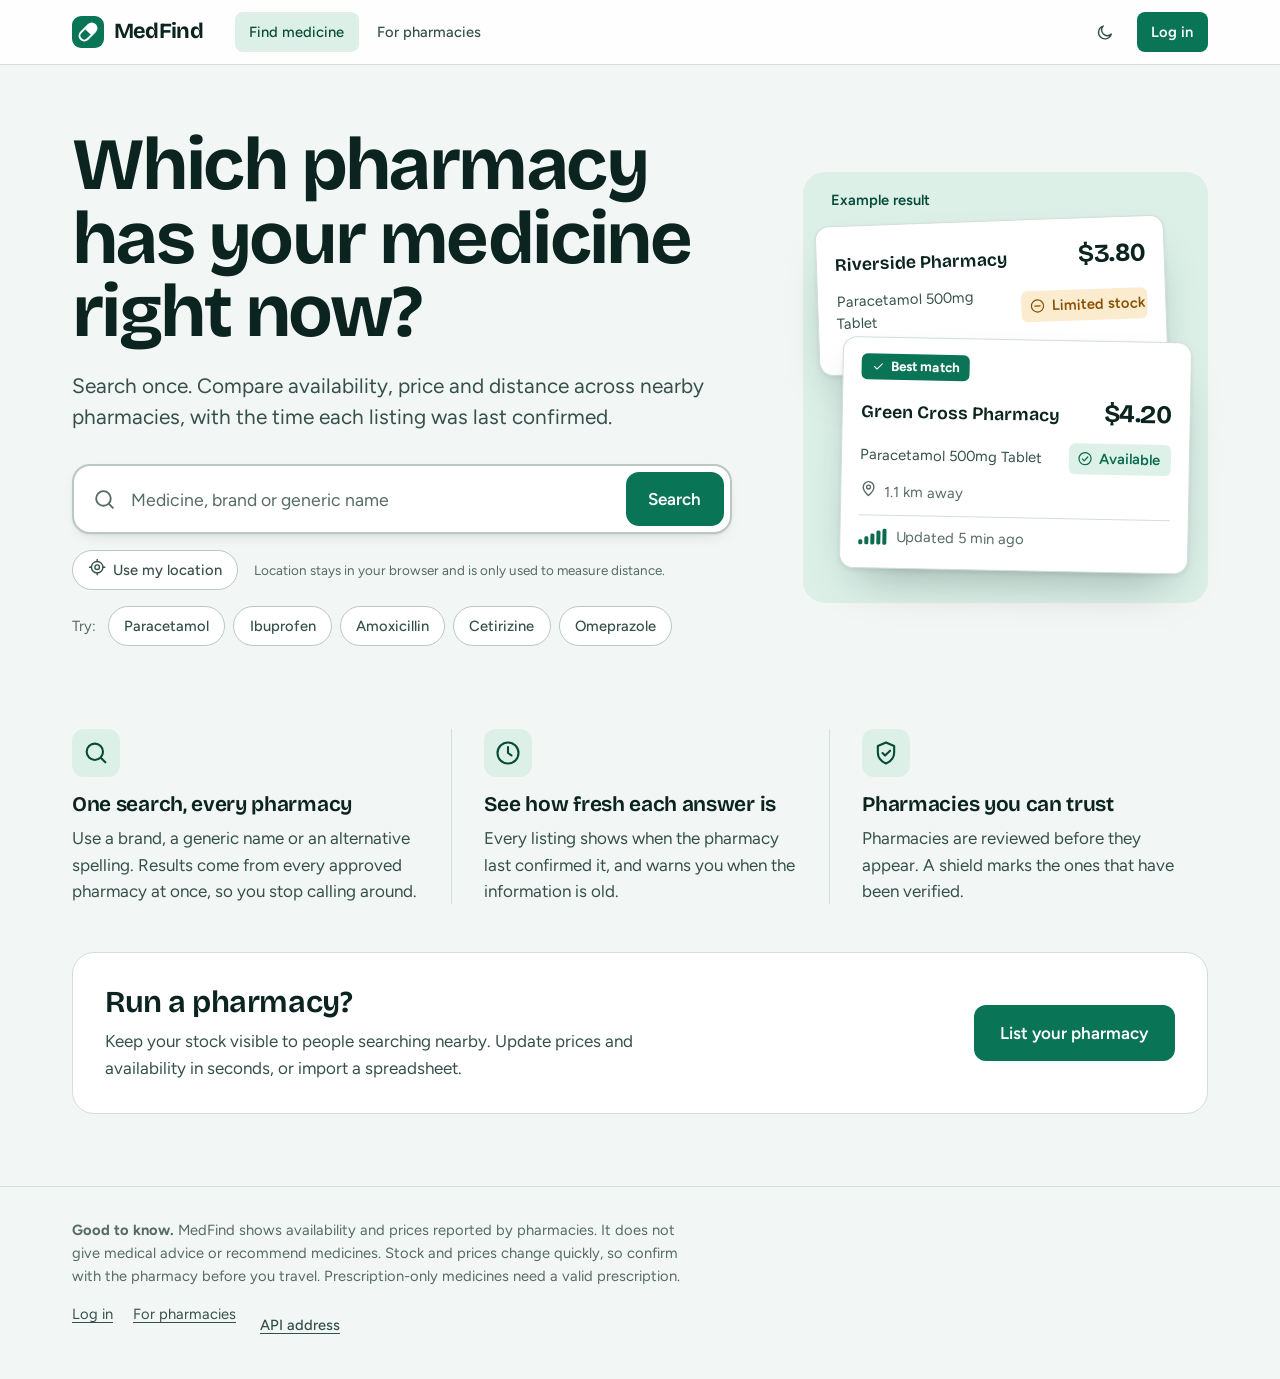
==== frontend/index.html @ b229f8f3 "added frontend" ====
<!DOCTYPE html>
<html lang="en" data-theme="light">
<head>
<meta charset="utf-8">
<meta name="viewport" content="width=device-width, initial-scale=1">
<meta name="color-scheme" content="light dark">
<meta name="description" content="Find which pharmacies have your medicine, compare price and distance, and see how recently each listing was confirmed.">
<title>MedFind: find your medicine at a pharmacy near you</title>
<script>document.documentElement.dataset.theme=localStorage.getItem('medfind_theme')||(matchMedia('(prefers-color-scheme: dark)').matches?'dark':'light')</script>
<link rel="preload" href="fonts/bricolage-grotesque-latin-wght-normal.woff2" as="font" type="font/woff2" crossorigin>
<link rel="preload" href="fonts/figtree-latin-wght-normal.woff2" as="font" type="font/woff2" crossorigin>
<link rel="stylesheet" href="css/medfind.css">
<link rel="stylesheet" href="css/search.css">
</head>
<body>
<a class="skip" href="#results">Skip to results</a>
<header id="siteNav"></header>

<main>
  <!-- ============ HERO + SEARCH ============ -->
  <section class="hero" id="hero">
    <div class="wrap hero__grid">
      <div class="hero__copy">
        <h1 class="hero__title">Which pharmacy has your medicine right now?</h1>
        <p class="hero__lede">Search once. Compare availability, price and distance across nearby pharmacies, with the time each listing was last confirmed.</p>

        <form class="searchbar-wrap" id="searchForm" role="search" autocomplete="off">
          <div class="searchbar">
            <span class="searchbar__icon" aria-hidden="true"></span>
            <label class="visually-hidden" for="q">Medicine name</label>
            <input class="searchbar__input" id="q" name="q" type="search" inputmode="search"
                   placeholder="Medicine, brand or generic name" enterkeyhint="search" autocapitalize="off" spellcheck="false">
            <button class="btn btn--primary searchbar__go" type="submit"><span class="searchbar__go-icon" aria-hidden="true"></span><span>Search</span></button>
          </div>
          <ul class="suggest" id="suggest" aria-label="Medicine suggestions"></ul>
        </form>

        <div class="hero__loc">
          <button class="chip" type="button" id="locBtn" aria-pressed="false"><span id="locBtnIcon" aria-hidden="true"></span><span id="locBtnText">Use my location</span></button>
          <span class="hint" id="locHint">Location stays in your browser and is only used to measure distance.</span>
        </div>

        <div class="hero__quick" id="quick" aria-label="Quick searches"></div>
      </div>

      <aside class="hero__stage" aria-hidden="true">
        <div class="stage__label">Example result</div>
        <div class="sample sample--back">
          <div class="sample__row"><strong>Riverside Pharmacy</strong><span class="sample__price">$3.80</span></div>
          <div class="sample__row sample__row--sub"><span>Paracetamol 500mg Tablet</span><span class="status" data-s="limited_stock" id="sampleStatusB"></span></div>
        </div>
        <div class="sample sample--front">
          <div class="sample__flags"><span class="flag" id="sampleFlag"></span></div>
          <div class="sample__row"><strong>Green Cross Pharmacy</strong><span class="sample__price">$4.20</span></div>
          <div class="sample__row sample__row--sub"><span>Paracetamol 500mg Tablet</span><span class="status" data-s="available" id="sampleStatusA"></span></div>
          <div class="sample__meta"><span id="samplePin"></span> 1.1 km away</div>
          <div class="sample__fresh">
            <span class="fresh" data-tier="fresh"><span class="fresh__bars sample__bars"><i></i><i></i><i></i><i></i><i></i></span><span class="fresh__text">Updated 5 min ago</span></span>
          </div>
        </div>
      </aside>
    </div>
  </section>

  <!-- ============ RESULTS ============ -->
  <section class="results wrap" id="results" hidden aria-labelledby="resultsTitle">
    <div class="banner" id="demoBanner" role="status" hidden>
      <span id="demoBannerIcon" aria-hidden="true"></span>
      <span>Can't reach the MedFind API, so you're seeing sample data. <button class="link-btn" type="button" data-open-connection>Change API address</button></span>
    </div>

    <div class="results__layout">
      <aside class="filters-col" aria-label="Filters">
        <div class="filters-col__inner" id="filtersDesktop"></div>
      </aside>

      <div class="results__main">
        <div class="results__head">
          <div>
            <h2 class="results__title" id="resultsTitle" tabindex="-1">Results</h2>
            <p class="results__sub" id="resultsSub"></p>
          </div>
          <div class="results__tools">
            <button class="btn btn--secondary btn--sm filters-btn" type="button" id="filtersBtn"><span id="filtersBtnIcon" aria-hidden="true"></span><span>Filters</span><span class="filters-btn__count" id="filtersCount" hidden></span></button>
            <label class="visually-hidden" for="sortSel">Sort results</label>
            <select class="select select--sm" id="sortSel">
              <option value="best">Best overall</option>
              <option value="nearest">Nearest</option>
              <option value="price">Lowest price</option>
              <option value="updated">Recently updated</option>
            </select>
            <div class="seg" role="group" aria-label="Result layout">
              <button type="button" class="seg__btn" id="viewCards" aria-pressed="true" aria-label="Card view"></button>
              <button type="button" class="seg__btn" id="viewTable" aria-pressed="false" aria-label="Comparison table view"></button>
            </div>
          </div>
        </div>

        <div class="products" id="products" role="group" aria-label="Narrow by product" hidden></div>
        <div id="resultList" class="result-list" aria-live="polite"></div>
        <p class="visually-hidden" id="liveStatus" role="status"></p>
      </div>
    </div>
  </section>

  <!-- ============ WHY / HOW (shown before the first search) ============ -->
  <section class="why wrap" id="why">
    <div class="why__grid">
      <div class="why__item">
        <span id="why1" class="why__icon" aria-hidden="true"></span>
        <h2>One search, every pharmacy</h2>
        <p>Use a brand, a generic name or an alternative spelling. Results come from every approved pharmacy at once, so you stop calling around.</p>
      </div>
      <div class="why__item">
        <span id="why2" class="why__icon" aria-hidden="true"></span>
        <h2>See how fresh each answer is</h2>
        <p>Every listing shows when the pharmacy last confirmed it, and warns you when the information is old.</p>
      </div>
      <div class="why__item">
        <span id="why3" class="why__icon" aria-hidden="true"></span>
        <h2>Pharmacies you can trust</h2>
        <p>Pharmacies are reviewed before they appear. A shield marks the ones that have been verified.</p>
      </div>
    </div>

    <div class="owner-cta">
      <div>
        <h2>Run a pharmacy?</h2>
        <p>Keep your stock visible to people searching nearby. Update prices and availability in seconds, or import a spreadsheet.</p>
      </div>
      <a class="btn btn--primary btn--lg" href="login.html?mode=register&amp;role=pharmacy_owner">List your pharmacy</a>
    </div>
  </section>
</main>

<footer class="footer">
  <div class="wrap footer__grid">
    <p><strong>Good to know.</strong> MedFind shows availability and prices reported by pharmacies. It does not give medical advice or recommend medicines. Stock and prices change quickly, so confirm with the pharmacy before you travel. Prescription-only medicines need a valid prescription.</p>
    <div class="footer__links">
      <a href="login.html">Log in</a>
      <a href="login.html?mode=register&amp;role=pharmacy_owner">For pharmacies</a>
      <button class="link-btn" type="button" data-open-connection>API address</button>
    </div>
  </div>
</footer>

<!-- Filters (mobile bottom sheet; the same controls live in the sidebar on wide screens) -->
<dialog class="sheet sheet--bottom" id="filtersSheet" aria-labelledby="filtersSheetTitle">
  <div class="sheet__form">
    <div class="sheet__head"><h2 id="filtersSheetTitle">Filters</h2><button class="btn btn--ghost btn--icon" type="button" data-close-dialog aria-label="Close filters" id="filtersClose"></button></div>
    <div class="sheet__body" id="filtersMobile"></div>
    <div class="sheet__foot"><button class="btn btn--primary btn--block" type="button" data-close-dialog id="filtersDone">Show results</button></div>
  </div>
</dialog>

<template id="filtersTpl">
  <div class="filters">
    <h2 class="filters__title">Filters</h2>
    <fieldset class="fgroup">
      <legend>Availability</legend>
      <label class="check"><input type="checkbox" data-filter="inStock"><span>In stock only</span></label>
      <label class="check"><input type="checkbox" data-filter="verified"><span>Verified pharmacies only</span></label>
    </fieldset>
    <fieldset class="fgroup">
      <legend>Distance</legend>
      <div class="range">
        <input type="range" min="1" max="50" step="1" value="50" data-filter="maxKm" aria-label="Maximum distance in kilometres">
        <output data-out="maxKm">Any distance</output>
      </div>
      <p class="hint" data-loc-hint>Turn on your location to filter by distance.</p>
    </fieldset>
    <button class="btn btn--ghost btn--sm" type="button" data-clear-filters>Clear filters</button>
  </div>
</template>

<!-- API address -->
<dialog class="sheet" id="connectionDialog" aria-labelledby="connTitle">
  <form class="sheet__form" id="connectionForm" method="dialog">
    <div class="sheet__head"><h2 id="connTitle">API address</h2><button class="btn btn--ghost btn--icon" type="button" data-close-dialog aria-label="Close" id="connClose"></button></div>
    <div class="sheet__body">
      <div class="field">
        <label class="label" for="connInput">Where is the MedFind API running?</label>
        <input class="input" id="connInput" type="url" placeholder="http://127.0.0.1:8000" required>
        <p class="hint">If you opened this page from the API itself (/app/), this is already correct.</p>
      </div>
    </div>
    <div class="sheet__foot">
      <button class="btn btn--ghost" type="button" data-close-dialog>Cancel</button>
      <button class="btn btn--primary" type="submit">Save and retry</button>
    </div>
  </form>
</dialog>

<script src="js/config.js"></script>
<script src="js/core.js"></script>
<script src="js/demo.js"></script>
<script src="js/search.js"></script>
</body>
</html>
---- frontend/css/medfind.css ----
/* ==========================================================================
   MedFind design system
   Shared by every page: tokens, light/dark themes, base, components.

   Breakpoints (UI/UX spec): 375 base, 768 tablet, 1440 desktop (plus 1100
   where a sidebar needs the room). Accessibility target: WCAG 2.1 AA text
   contrast and 48px minimum tap targets.
   ========================================================================== */

@font-face {
  font-family: "Figtree";
  font-style: normal;
  font-weight: 300 900;
  font-display: swap;
  src: url("../fonts/figtree-latin-wght-normal.woff2") format("woff2");
  unicode-range: U+0000-00FF, U+0131, U+0152-0153, U+02BB-02BC, U+02C6, U+02DA, U+02DC, U+2000-206F, U+20AC, U+2122, U+2191, U+2193, U+2212, U+2215, U+FEFF, U+FFFD;
}
@font-face {
  font-family: "Figtree";
  font-style: normal;
  font-weight: 300 900;
  font-display: swap;
  src: url("../fonts/figtree-latin-ext-wght-normal.woff2") format("woff2");
  unicode-range: U+0100-02BA, U+02BD-02C5, U+02C7-02CC, U+02CE-02D7, U+02DD-02FF, U+0304, U+0308, U+0329, U+1D00-1DBF, U+1E00-1E9F, U+1EF2-1EFF, U+2020, U+20A0-20AB, U+20AD-20C0, U+2113, U+2C60-2C7F, U+A720-A7FF;
}
@font-face {
  font-family: "Bricolage Grotesque";
  font-style: normal;
  font-weight: 200 800;
  font-display: swap;
  src: url("../fonts/bricolage-grotesque-latin-wght-normal.woff2") format("woff2");
  unicode-range: U+0000-00FF, U+0131, U+0152-0153, U+02BB-02BC, U+02C6, U+02DA, U+02DC, U+2000-206F, U+20AC, U+2122, U+2191, U+2193, U+2212, U+2215, U+FEFF, U+FFFD;
}

/* ------------------------------------------------------------------ tokens */
:root {
  color-scheme: light;

  --bg: #f2f6f4;
  --surface: #ffffff;
  --surface-2: #e8efec;
  --ink: #0c2420;
  --ink-2: #35504a;
  --muted: #566b65;
  --line: #d3deda;
  --line-2: #b9c8c3;

  --brand: #0a7556;
  --brand-hover: #075b43;
  --brand-soft: #dcf0e8;
  --brand-ink: #064b37;
  --on-brand: #ffffff;

  --ok-fg: #0a6b4e;   --ok-bg: #ddf1e8;
  --warn-fg: #885000; --warn-bg: #fbebcf;
  --bad-fg: #a3262b;  --bad-bg: #fadfdf;
  --mute-fg: #4d605a; --mute-bg: #e6ecea;

  --focus: #1d5fd1;
  --shadow-1: 0 1px 2px rgba(12, 36, 32, 0.06), 0 6px 18px -10px rgba(12, 36, 32, 0.22);
  --shadow-2: 0 2px 4px rgba(12, 36, 32, 0.08), 0 24px 48px -20px rgba(12, 36, 32, 0.35);
  --scrim: rgba(8, 24, 20, 0.5);

  --font-display: "Bricolage Grotesque", "Figtree", system-ui, sans-serif;
  --font-ui: "Figtree", system-ui, -apple-system, "Segoe UI", sans-serif;

  --fs-xs: clamp(0.78rem, 0.76rem + 0.1vw, 0.84rem);
  --fs-sm: clamp(0.86rem, 0.84rem + 0.15vw, 0.92rem);
  --fs-md: clamp(1rem, 0.97rem + 0.15vw, 1.0625rem);
  --fs-lg: clamp(1.15rem, 1.08rem + 0.35vw, 1.3rem);
  --fs-xl: clamp(1.4rem, 1.2rem + 0.9vw, 1.9rem);
  --fs-2xl: clamp(1.9rem, 1.4rem + 2.2vw, 3rem);
  --fs-hero: clamp(2.35rem, 1.2rem + 5.2vw, 4.6rem);

  --s-1: 0.25rem; --s-2: 0.5rem; --s-3: 0.75rem; --s-4: 1rem;
  --s-5: 1.5rem; --s-6: 2rem; --s-7: 3rem; --s-8: 4.5rem;

  --r-sm: 8px;    /* inputs, buttons */
  --r-md: 14px;   /* cards */
  --r-lg: 22px;   /* hero panels, sheets */
  --tap: 48px;
  --nav-h: 64px;
}

:root[data-theme="dark"] {
  color-scheme: dark;

  --bg: #0a1412;
  --surface: #111e1b;
  --surface-2: #182a26;
  --ink: #e7f1ed;
  --ink-2: #b8ccc5;
  --muted: #90a79f;
  --line: #223631;
  --line-2: #315049;

  --brand: #3ccb9c;
  --brand-hover: #5ad9af;
  --brand-soft: #123a2e;
  --brand-ink: #8fe8cb;
  --on-brand: #04241a;

  --ok-fg: #62dfb2;   --ok-bg: #123428;
  --warn-fg: #f2bb68; --warn-bg: #3a2a10;
  --bad-fg: #ff9fa1;  --bad-bg: #3c1a1c;
  --mute-fg: #aabfb8; --mute-bg: #1e302b;

  --focus: #8bb8ff;
  --shadow-1: 0 1px 2px rgba(0, 0, 0, 0.35), 0 6px 18px -10px rgba(0, 0, 0, 0.6);
  --shadow-2: 0 2px 4px rgba(0, 0, 0, 0.4), 0 24px 48px -20px rgba(0, 0, 0, 0.7);
  --scrim: rgba(0, 0, 0, 0.62);
}

/* -------------------------------------------------------------------- base */
*, *::before, *::after { box-sizing: border-box; }
[hidden] { display: none !important; }
html { font-size: 100%; -webkit-text-size-adjust: 100%; scroll-padding-top: calc(var(--nav-h) + 1rem); }
body {
  margin: 0;
  background: var(--bg);
  color: var(--ink);
  font-family: var(--font-ui);
  font-size: var(--fs-md);
  line-height: 1.55;
  -webkit-font-smoothing: antialiased;
  text-rendering: optimizeLegibility;
}
h1, h2, h3, h4 { margin: 0; font-family: var(--font-display); font-weight: 650; letter-spacing: -0.015em; line-height: 1.15; }
p { margin: 0; }
a { color: var(--brand-ink); text-underline-offset: 3px; }
a:hover { color: var(--brand); }
img, svg { max-width: 100%; }
code { font-family: ui-monospace, Menlo, Consolas, monospace; font-size: 0.88em; background: var(--surface-2); padding: 0.1em 0.4em; border-radius: 6px; }
button, input, select, textarea { font: inherit; color: inherit; }
button { cursor: pointer; }
:focus-visible { outline: 3px solid var(--focus); outline-offset: 2px; border-radius: 4px; }
.num { font-variant-numeric: tabular-nums; }

.wrap { width: 100%; max-width: 1200px; margin-inline: auto; padding-inline: clamp(1rem, 4vw, 2rem); }
.visually-hidden { position: absolute !important; width: 1px; height: 1px; overflow: hidden; clip: rect(0 0 0 0); clip-path: inset(50%); white-space: nowrap; }
.skip { position: absolute; left: 1rem; top: -4rem; background: var(--brand); color: var(--on-brand); padding: 0.75rem 1rem; border-radius: var(--r-sm); z-index: 100; }
.skip:focus { top: 0.75rem; }

.icon { width: 1.25em; height: 1.25em; flex: none; }
.logo { width: 32px; height: 32px; flex: none; }

/* --------------------------------------------------------------------- nav */
.nav {
  position: sticky; top: 0; z-index: 40;
  background: color-mix(in srgb, var(--surface) 88%, transparent);
  -webkit-backdrop-filter: saturate(1.4) blur(14px);
  backdrop-filter: saturate(1.4) blur(14px);
  border-bottom: 1px solid var(--line);
}
.nav__inner { display: flex; align-items: center; gap: var(--s-4); min-height: var(--nav-h); }
.brand { display: inline-flex; align-items: center; gap: 0.6rem; text-decoration: none; color: var(--ink); min-height: var(--tap); }
.brand:hover { color: var(--ink); }
.brand__name { font-family: var(--font-display); font-weight: 700; font-size: 1.35rem; letter-spacing: -0.03em; }
.nav__links { display: none; gap: var(--s-1); margin-left: var(--s-4); }
.nav__links a {
  display: inline-flex; align-items: center; min-height: 40px; padding: 0 0.9rem;
  border-radius: var(--r-sm); text-decoration: none; color: var(--ink-2); font-weight: 500; font-size: var(--fs-sm);
}
.nav__links a:hover { background: var(--surface-2); color: var(--ink); }
.nav__links a[aria-current="page"] { color: var(--brand-ink); background: var(--brand-soft); }
.nav__actions { margin-left: auto; display: flex; align-items: center; gap: var(--s-2); }
.nav__user { display: none; font-size: var(--fs-sm); color: var(--muted); max-width: 16ch; overflow: hidden; text-overflow: ellipsis; white-space: nowrap; }
.i-sun { display: none; }
:root[data-theme="dark"] .i-sun { display: inline-block; }
:root[data-theme="dark"] .i-moon { display: none; }

@media (min-width: 768px) {
  .nav__links { display: flex; }
  .nav__user { display: inline; }
}

/* ----------------------------------------------------------------- buttons */
.btn {
  display: inline-flex; align-items: center; justify-content: center; gap: 0.5rem;
  min-height: var(--tap); padding: 0 1.15rem;
  border: 1.5px solid transparent; border-radius: var(--r-sm);
  font-weight: 600; font-size: var(--fs-sm); line-height: 1; text-decoration: none; white-space: nowrap;
  transition: background-color 140ms ease, border-color 140ms ease, color 140ms ease, transform 80ms ease;
}
.btn:active { transform: translateY(1px); }
.btn[disabled], .btn[aria-disabled="true"] { opacity: 0.5; pointer-events: none; }
.btn--primary { background: var(--brand); color: var(--on-brand); }
.btn--primary:hover { background: var(--brand-hover); color: var(--on-brand); }
.btn--secondary { background: var(--surface); color: var(--brand-ink); border-color: var(--line-2); }
.btn--secondary:hover { background: var(--brand-soft); border-color: var(--brand); color: var(--brand-ink); }
.btn--ghost { background: transparent; color: var(--ink-2); border-color: transparent; }
.btn--ghost:hover { background: var(--surface-2); color: var(--ink); }
.btn--danger { background: var(--bad-bg); color: var(--bad-fg); border-color: transparent; }
.btn--danger:hover { filter: brightness(0.96); }
.btn--lg { min-height: 56px; padding: 0 1.6rem; font-size: var(--fs-md); border-radius: 12px; }
.btn--sm { min-height: 40px; padding: 0 0.85rem; }
.btn--icon { width: var(--tap); padding: 0; }
.btn--sm.btn--icon { width: 40px; }
.btn--block { width: 100%; }
.link-btn { background: none; border: 0; padding: 0.5rem 0.25rem; min-height: 44px; color: var(--brand-ink); text-decoration: underline; text-underline-offset: 3px; font-weight: 500; }
.link-btn:hover { color: var(--brand); }

/* ------------------------------------------------------------------- forms */
.field { display: grid; gap: 0.35rem; }
.field + .field, .field-row + .field, .field + .field-row { margin-top: var(--s-4); }
.label { font-size: var(--fs-sm); font-weight: 600; color: var(--ink-2); }
.label small { font-weight: 400; color: var(--muted); }
.input, .select, .textarea {
  width: 100%; min-height: var(--tap); padding: 0 0.9rem;
  background: var(--surface); color: var(--ink);
  border: 1.5px solid var(--line-2); border-radius: var(--r-sm);
  transition: border-color 140ms ease, box-shadow 140ms ease;
}
.textarea { padding: 0.75rem 0.9rem; min-height: 96px; }
.input::placeholder { color: var(--muted); opacity: 1; }
.input:hover, .select:hover { border-color: var(--muted); }
.input:focus, .select:focus, .textarea:focus { outline: none; border-color: var(--brand); box-shadow: 0 0 0 3px color-mix(in srgb, var(--brand) 28%, transparent); }
.select { appearance: none; padding-right: 2.4rem; background-image: url("data:image/svg+xml,%3Csvg xmlns='http://www.w3.org/2000/svg' viewBox='0 0 24 24' fill='none' stroke='%23788a84' stroke-width='2' stroke-linecap='round' stroke-linejoin='round'%3E%3Cpath d='m6 9 6 6 6-6'/%3E%3C/svg%3E"); background-repeat: no-repeat; background-position: right 0.7rem center; background-size: 1.1rem; }
.hint { font-size: var(--fs-xs); color: var(--muted); }
.form-error { color: var(--bad-fg); font-size: var(--fs-sm); min-height: 1.3em; margin-top: var(--s-3); }
.form-ok { color: var(--ok-fg); font-size: var(--fs-sm); margin-top: var(--s-3); }
.field-row { display: grid; gap: var(--s-4); }
@media (min-width: 560px) { .field-row--2 { grid-template-columns: 1fr 1fr; } .field-row--3 { grid-template-columns: repeat(3, 1fr); } }

.check { display: flex; align-items: center; gap: 0.7rem; min-height: var(--tap); cursor: pointer; font-size: var(--fs-sm); }
.check input { appearance: none; width: 22px; height: 22px; flex: none; margin: 0; border: 1.5px solid var(--line-2); border-radius: 6px; background: var(--surface); display: grid; place-content: center; cursor: pointer; transition: background-color 120ms, border-color 120ms; }
.check input::after { content: ""; width: 11px; height: 6px; border-left: 2.5px solid var(--on-brand); border-bottom: 2.5px solid var(--on-brand); transform: rotate(-45deg) translate(1px, -1px) scale(0); transition: transform 120ms ease; }
.check input:checked { background: var(--brand); border-color: var(--brand); }
.check input:checked::after { transform: rotate(-45deg) translate(1px, -1px) scale(1); }
.check input:focus-visible { outline: 3px solid var(--focus); outline-offset: 2px; }

input[type="range"] { width: 100%; height: var(--tap); background: transparent; accent-color: var(--brand); }

/* ----------------------------------------------------------- chips & badges */
.chip {
  display: inline-flex; align-items: center; gap: 0.4rem; min-height: 40px; padding: 0 0.95rem;
  background: var(--surface); color: var(--ink-2); border: 1.5px solid var(--line-2); border-radius: 999px;
  font-size: var(--fs-sm); font-weight: 500; transition: background-color 120ms, border-color 120ms, color 120ms;
}
.chip:hover { border-color: var(--brand); color: var(--ink); }
.chip[aria-pressed="true"], .chip[aria-current="true"] { background: var(--brand-soft); border-color: var(--brand); color: var(--brand-ink); }
.chip .count { color: var(--muted); font-variant-numeric: tabular-nums; }

.status { display: inline-flex; align-items: center; gap: 0.4rem; padding: 0.25rem 0.65rem 0.25rem 0.5rem; border-radius: 6px; font-size: var(--fs-sm); font-weight: 600; white-space: nowrap; }
.status .icon { width: 1.1em; height: 1.1em; }
.status[data-s="available"] { background: var(--ok-bg); color: var(--ok-fg); }
.status[data-s="limited_stock"] { background: var(--warn-bg); color: var(--warn-fg); }
.status[data-s="out_of_stock"] { background: var(--bad-bg); color: var(--bad-fg); }
.status[data-s="unknown"] { background: var(--mute-bg); color: var(--mute-fg); }

.flag { display: inline-flex; align-items: center; gap: 0.35rem; padding: 0.15rem 0.6rem; border-radius: 6px; background: var(--brand); color: var(--on-brand); font-size: var(--fs-xs); font-weight: 700; letter-spacing: 0.01em; }
.flag--soft { background: var(--brand-soft); color: var(--brand-ink); }
.flag .icon { width: 1em; height: 1em; }

/* Freshness meter: five bars that rise like signal strength. The memorable
   element of the product: how recently was this answer confirmed? */
.fresh { display: inline-flex; align-items: center; gap: 0.55rem; font-size: var(--fs-sm); color: var(--muted); }
.fresh__bars { display: inline-flex; align-items: flex-end; gap: 2px; height: 16px; }
.fresh__bars i { width: 4px; border-radius: 1.5px; background: var(--line-2); }
.fresh__bars i:nth-child(1) { height: 5px; }
.fresh__bars i:nth-child(2) { height: 8px; }
.fresh__bars i:nth-child(3) { height: 11px; }
.fresh__bars i:nth-child(4) { height: 14px; }
.fresh__bars i:nth-child(5) { height: 16px; }
.fresh[data-tier="fresh"] .fresh__bars i.on { background: var(--ok-fg); }
.fresh[data-tier="aging"] .fresh__bars i.on { background: var(--warn-fg); }
.fresh[data-tier="stale"] .fresh__bars i.on { background: var(--bad-fg); }
.fresh[data-tier="stale"] .fresh__text { color: var(--bad-fg); font-weight: 600; }

/* --------------------------------------------------------------- surfaces */
.card { background: var(--surface); border: 1px solid var(--line); border-radius: var(--r-md); }
.panel { background: var(--surface); border: 1px solid var(--line); border-radius: var(--r-md); padding: var(--s-5); }

.banner { display: flex; align-items: flex-start; gap: 0.75rem; padding: 0.85rem 1rem; border-radius: var(--r-sm); background: var(--warn-bg); color: var(--warn-fg); font-size: var(--fs-sm); }
.banner .icon { margin-top: 0.15em; }
.banner .link-btn { color: inherit; padding: 0; min-height: 0; }
.banner--info { background: var(--brand-soft); color: var(--brand-ink); }

.empty { display: grid; justify-items: center; gap: var(--s-3); text-align: center; padding: var(--s-7) var(--s-4); color: var(--ink-2); }
.empty .icon { width: 2.4rem; height: 2.4rem; color: var(--muted); }
.empty h3 { font-size: var(--fs-lg); color: var(--ink); }
.empty p { max-width: 46ch; }

.skeleton { position: relative; overflow: hidden; background: var(--surface-2); border-radius: 8px; }
.skeleton::after { content: ""; position: absolute; inset: 0; transform: translateX(-100%); background: linear-gradient(90deg, transparent, color-mix(in srgb, var(--surface) 70%, transparent), transparent); animation: shimmer 1.4s infinite; }
@keyframes shimmer { to { transform: translateX(100%); } }

/* ------------------------------------------------------------------ dialog */
dialog.sheet {
  border: 0; padding: 0; color: var(--ink); background: var(--surface);
  width: min(560px, calc(100vw - 2rem)); max-height: min(90vh, 900px);
  border-radius: var(--r-lg); box-shadow: var(--shadow-2);
}
dialog.sheet::backdrop { background: var(--scrim); -webkit-backdrop-filter: blur(2px); backdrop-filter: blur(2px); }
.sheet__form { display: flex; flex-direction: column; max-height: inherit; }
.sheet__head { display: flex; align-items: center; justify-content: space-between; gap: var(--s-3); padding: var(--s-5) var(--s-5) var(--s-3); }
.sheet__head h2 { font-size: var(--fs-xl); }
.sheet__body { padding: var(--s-2) var(--s-5) var(--s-5); overflow-y: auto; }
.sheet__foot { display: flex; justify-content: flex-end; gap: var(--s-3); padding: var(--s-4) var(--s-5); border-top: 1px solid var(--line); }
@media (max-width: 767px) {
  dialog.sheet.sheet--bottom { width: 100%; max-width: none; margin: auto 0 0; border-radius: var(--r-lg) var(--r-lg) 0 0; max-height: 88vh; }
}

/* ------------------------------------------------------------------- toast */
.toasts { position: fixed; left: 50%; bottom: 1rem; transform: translateX(-50%); display: grid; gap: 0.5rem; z-index: 200; width: min(92vw, 420px); pointer-events: none; }
.toast { background: var(--ink); color: var(--bg); padding: 0.8rem 1.1rem; border-radius: 10px; font-size: var(--fs-sm); font-weight: 500; box-shadow: var(--shadow-2); animation: toast-in 180ms ease-out; }
.toast--error { background: var(--bad-fg); color: #fff; }
:root[data-theme="dark"] .toast--error { background: #ff9fa1; color: #2a0709; }
.toast.out { opacity: 0; transition: opacity 220ms ease; }
@keyframes toast-in { from { transform: translateY(8px); opacity: 0; } }

/* ------------------------------------------------------------------ typeahead */
.suggest { position: absolute; left: 0; right: 0; top: calc(100% + 6px); z-index: 30; margin: 0; padding: 0.35rem; list-style: none; background: var(--surface); border: 1px solid var(--line-2); border-radius: 14px; box-shadow: var(--shadow-2); max-height: 20rem; overflow-y: auto; }
.suggest li { display: flex; align-items: center; justify-content: space-between; gap: 0.75rem; min-height: var(--tap); padding: 0.5rem 0.75rem; border-radius: 9px; cursor: pointer; }
.suggest li small { color: var(--muted); }
.suggest li[aria-selected="true"], .suggest li:hover { background: var(--brand-soft); color: var(--brand-ink); }
.suggest li[aria-selected="true"] small, .suggest li:hover small { color: inherit; }

/* ------------------------------------------------------------------- footer */
.footer { border-top: 1px solid var(--line); margin-top: var(--s-8); padding-block: var(--s-6); color: var(--muted); font-size: var(--fs-sm); }
.footer__grid { display: grid; gap: var(--s-4); }
.footer p { max-width: 70ch; }
.footer__links { display: flex; flex-wrap: wrap; gap: 0.25rem 1.25rem; }
.footer__links a, .footer__links button { color: var(--ink-2); }

@media (prefers-reduced-motion: reduce) {
  *, *::before, *::after { animation-duration: 0.001ms !important; animation-iteration-count: 1 !important; transition-duration: 0.001ms !important; scroll-behavior: auto !important; }
}
---- frontend/css/search.css ----
/* Public search page */

/* ------------------------------------------------------------------- hero */
.hero { padding-block: clamp(1.75rem, 5vw, 4.5rem) clamp(1.5rem, 4vw, 3.25rem); }
.hero__grid { display: grid; gap: 2.5rem; align-items: center; }
@media (min-width: 960px) { .hero__grid { grid-template-columns: minmax(0, 1.25fr) minmax(0, 0.75fr); gap: 3.5rem; } }

.hero__title {
  font-size: var(--fs-hero); font-weight: 700; letter-spacing: -0.035em; line-height: 1.0;
  max-width: 15ch; text-wrap: balance;
}
.hero__lede { margin-top: 1.25rem; font-size: var(--fs-lg); line-height: 1.5; color: var(--ink-2); max-width: 50ch; }

.searchbar-wrap { position: relative; margin-top: 2rem; max-width: 660px; }
.searchbar {
  display: flex; align-items: center; gap: 0.25rem; padding: 6px 6px 6px 18px;
  background: var(--surface); border: 2px solid var(--line-2); border-radius: 18px; box-shadow: var(--shadow-1);
  transition: border-color 140ms ease, box-shadow 140ms ease;
}
.searchbar:focus-within { border-color: var(--brand); box-shadow: 0 0 0 4px color-mix(in srgb, var(--brand) 24%, transparent), var(--shadow-1); }
.searchbar__icon { display: inline-flex; color: var(--muted); font-size: 1.25rem; }
.searchbar__input {
  flex: 1; min-width: 0; height: 54px; padding: 0 0.6rem; border: 0; outline: 0; background: transparent;
  font-size: 1.1rem; color: var(--ink); -webkit-appearance: none; appearance: none;
}
.searchbar__input::placeholder { color: var(--muted); opacity: 1; }
.searchbar__input::-webkit-search-cancel-button { -webkit-appearance: none; }
.searchbar__go { min-height: 54px; border-radius: 13px; padding: 0 1.35rem; font-size: var(--fs-md); }
.searchbar__go-icon { display: none; }
@media (max-width: 479px) {
  .searchbar { padding-left: 14px; }
  .searchbar__go { width: 54px; padding: 0; }
  .searchbar__go span:last-child { display: none; }
  .searchbar__go-icon { display: inline-flex; font-size: 1.3rem; }
}

.hero__loc { display: flex; flex-wrap: wrap; align-items: center; gap: 0.5rem 1rem; margin-top: 1rem; }
.hero__quick { display: flex; flex-wrap: wrap; align-items: center; gap: 0.5rem; margin-top: 1rem; }
.quick__label { font-size: var(--fs-sm); color: var(--muted); margin-right: 0.25rem; }
.quick__clear { font-size: var(--fs-sm); }

/* The hero shows a real example result rather than stock imagery. */
.hero__stage {
  display: none; position: relative; align-content: center; min-height: 360px;
  padding: 3rem 1.75rem 2rem; background: var(--brand-soft); border-radius: var(--r-lg);
}
@media (min-width: 960px) { .hero__stage { display: grid; } }
.stage__label { position: absolute; top: 1.1rem; left: 1.75rem; font-size: var(--fs-sm); font-weight: 600; color: var(--brand-ink); }
.sample { background: var(--surface); border: 1px solid var(--line); border-radius: var(--r-md); box-shadow: var(--shadow-2); padding: 1rem 1.15rem; display: grid; gap: 0.5rem; }
.sample--back { transform: rotate(-2deg) translateX(-14px); padding-bottom: 2.4rem; }
.sample--front { position: relative; margin-top: -1.9rem; transform: rotate(1.1deg) translateX(10px); gap: 0.6rem; }
.sample__row { display: flex; align-items: baseline; justify-content: space-between; gap: 1rem; }
.sample__row strong { font-family: var(--font-display); font-size: 1.1rem; font-weight: 650; }
.sample__row--sub { align-items: center; color: var(--ink-2); font-size: var(--fs-sm); }
.sample__price { font-family: var(--font-display); font-weight: 700; font-size: 1.6rem; letter-spacing: -0.02em; font-variant-numeric: tabular-nums; }
.sample__meta { display: flex; align-items: center; gap: 0.4rem; font-size: var(--fs-sm); color: var(--muted); }
.sample__fresh { padding-top: 0.6rem; border-top: 1px solid var(--line); }
.sample__bars i { background: var(--ok-fg); transform-origin: bottom; animation: barOn 0.5s ease-out both; }
.sample__bars i:nth-child(2) { animation-delay: 0.12s; }
.sample__bars i:nth-child(3) { animation-delay: 0.24s; }
.sample__bars i:nth-child(4) { animation-delay: 0.36s; }
.sample__bars i:nth-child(5) { animation-delay: 0.48s; }
@keyframes barOn { from { background: var(--line-2); transform: scaleY(0.35); } }

/* Compact hero once a search is showing */
.hero.is-compact { padding-block: var(--s-5) var(--s-3); }
.hero.is-compact .hero__grid { grid-template-columns: 1fr; }
.hero.is-compact .hero__title { font-size: var(--fs-xl); max-width: none; letter-spacing: -0.02em; }
.hero.is-compact .hero__lede, .hero.is-compact .hero__stage { display: none; }
.hero.is-compact .searchbar-wrap { margin-top: var(--s-4); }

/* -------------------------------------------------------------- why / cta */
.why { padding-block: var(--s-6) 0; }
.why__grid { display: grid; gap: var(--s-6); }
.why__icon { display: inline-grid; place-items: center; width: 48px; height: 48px; border-radius: 12px; background: var(--brand-soft); color: var(--brand-ink); font-size: 1.4rem; }
.why__item h2 { font-size: var(--fs-lg); margin-top: 1rem; }
.why__item p { margin-top: 0.5rem; color: var(--ink-2); max-width: 38ch; }
@media (min-width: 768px) {
  .why__grid { grid-template-columns: repeat(3, 1fr); gap: 0; }
  .why__item { padding-inline: 2rem; border-left: 1px solid var(--line); }
  .why__item:first-child { padding-left: 0; border-left: 0; }
}
.owner-cta {
  margin-top: var(--s-7); display: flex; flex-wrap: wrap; align-items: center; justify-content: space-between; gap: var(--s-5);
  padding: var(--s-6); background: var(--surface); border: 1px solid var(--line); border-radius: var(--r-lg);
}
.owner-cta h2 { font-size: var(--fs-xl); }
.owner-cta p { margin-top: 0.5rem; color: var(--ink-2); max-width: 52ch; }

/* ---------------------------------------------------------------- results */
.results { padding-block: var(--s-4) 0; }
.results__layout { display: grid; gap: var(--s-4); margin-top: var(--s-4); }
.filters-col { display: none; }
@media (min-width: 1000px) {
  .results__layout { grid-template-columns: 250px minmax(0, 1fr); gap: 2.5rem; }
  .filters-col { display: block; }
  .filters-col__inner { position: sticky; top: calc(var(--nav-h) + 1rem); }
  .filters-btn { display: none !important; }
}
.results__head { display: flex; flex-wrap: wrap; align-items: flex-end; justify-content: space-between; gap: var(--s-4); margin-bottom: var(--s-4); }
.results__title { font-size: var(--fs-xl); outline: none; }
.results__sub { margin-top: 0.3rem; color: var(--muted); font-size: var(--fs-sm); }
.results__tools { display: flex; flex-wrap: wrap; align-items: center; gap: var(--s-2); }
.select--sm { width: auto; min-width: 11.5rem; }
.seg { display: inline-flex; border: 1.5px solid var(--line-2); border-radius: 10px; overflow: hidden; background: var(--surface); }
.seg__btn { display: grid; place-items: center; width: 48px; min-height: var(--tap); border: 0; background: transparent; color: var(--muted); font-size: 1.25rem; }
.seg__btn + .seg__btn { border-left: 1.5px solid var(--line-2); }
.seg__btn:hover { color: var(--ink); background: var(--surface-2); }
.seg__btn[aria-pressed="true"] { background: var(--brand-soft); color: var(--brand-ink); }
.filters-btn { gap: 0.5rem; }
.filters-btn__count { display: inline-grid; place-items: center; min-width: 1.4rem; height: 1.4rem; padding: 0 0.3rem; border-radius: 999px; background: var(--brand); color: var(--on-brand); font-size: var(--fs-xs); }

.filters__title { font-size: var(--fs-lg); margin-bottom: var(--s-4); }
#filtersMobile .filters__title { display: none; }
.fgroup { border: 0; padding: 0; margin: 0 0 var(--s-5); }
.fgroup legend { padding: 0; margin-bottom: 0.25rem; font-family: var(--font-display); font-weight: 650; font-size: var(--fs-md); }
.range { display: flex; align-items: center; gap: 0.75rem; }
.range input { flex: 1; }
.range output { min-width: 8em; text-align: right; font-size: var(--fs-sm); font-variant-numeric: tabular-nums; color: var(--ink-2); }
input[type="range"]:disabled { opacity: 0.45; }

.products { display: flex; gap: 0.5rem; overflow-x: auto; padding: 0 0 0.5rem; margin-bottom: var(--s-3); scrollbar-width: thin; }
.products .chip { flex: none; }

.result-list { display: grid; gap: var(--s-3); }

/* ---- result card ---- */
.result { display: grid; gap: 0.85rem; padding: 1.15rem 1.25rem; background: var(--surface); border: 1px solid var(--line); border-radius: var(--r-md); transition: border-color 140ms ease; }
.result:hover { border-color: var(--line-2); }
.result--best { border: 1.5px solid var(--brand); box-shadow: 0 0 0 4px var(--brand-soft); }
.result__top { display: grid; grid-template-columns: minmax(0, 1fr) auto; gap: 0.75rem 1.25rem; align-items: start; }
.result__flags { display: flex; flex-wrap: wrap; gap: 0.4rem; margin-bottom: 0.55rem; }
.result__name { display: flex; align-items: center; gap: 0.45rem; font-size: var(--fs-lg); letter-spacing: -0.01em; }
.verified { display: inline-flex; color: var(--brand); font-size: 1.05rem; }
.result__med { margin-top: 0.15rem; color: var(--ink-2); }
.result__loc { display: flex; flex-wrap: wrap; gap: 0.3rem 1.1rem; margin-top: 0.6rem; font-size: var(--fs-sm); color: var(--muted); }
.result__loc span { display: inline-flex; align-items: center; gap: 0.35rem; }
.result__loc .dist { color: var(--ink); font-weight: 700; font-variant-numeric: tabular-nums; }
.result__buy { display: grid; justify-items: end; gap: 0.5rem; text-align: right; }
.price { font-family: var(--font-display); font-size: clamp(1.7rem, 1.4rem + 1.2vw, 2.2rem); font-weight: 700; letter-spacing: -0.025em; line-height: 1; font-variant-numeric: tabular-nums; }
.price--none { font-family: var(--font-ui); font-size: var(--fs-sm); font-weight: 500; letter-spacing: 0; color: var(--muted); line-height: 1.4; }
.result__stock { font-size: var(--fs-sm); color: var(--warn-fg); font-weight: 600; }
.result__foot { display: flex; flex-wrap: wrap; align-items: center; gap: 0.4rem 1.5rem; padding-top: 0.85rem; border-top: 1px solid var(--line); }
.rx-note { display: inline-flex; align-items: center; gap: 0.4rem; font-size: var(--fs-sm); color: var(--ink-2); }
.stale-note { display: flex; align-items: flex-start; gap: 0.55rem; padding: 0.6rem 0.8rem; border-radius: 8px; background: var(--warn-bg); color: var(--warn-fg); font-size: var(--fs-sm); }
.stale-note .icon { margin-top: 0.12em; }
.result__actions { display: flex; flex-wrap: wrap; gap: 0.5rem; }
@media (max-width: 479px) {
  .result { padding: 1rem; }
  .result__top { grid-template-columns: 1fr; }
  .result__buy { justify-items: start; text-align: left; grid-auto-flow: column; align-items: center; justify-content: space-between; width: 100%; }
}

.result--skel { gap: 0.9rem; pointer-events: none; }
.skel-line { height: 14px; }

/* ---- comparison table ---- */
.cmp-wrap { overflow-x: auto; background: var(--surface); border: 1px solid var(--line); border-radius: var(--r-md); }
.cmp { width: 100%; min-width: 720px; border-collapse: collapse; }
.cmp th { text-align: left; padding: 0.8rem 1rem; font-size: var(--fs-sm); font-weight: 600; color: var(--muted); border-bottom: 1px solid var(--line); white-space: nowrap; }
.cmp td { padding: 0.85rem 1rem; border-bottom: 1px solid var(--line); vertical-align: middle; }
.cmp tr:last-child td { border-bottom: 0; }
.cmp tbody tr:hover td { background: var(--surface-2); }
.cmp .r { text-align: right; font-variant-numeric: tabular-nums; }
.cmp__name { font-weight: 650; display: flex; align-items: center; gap: 0.4rem; }
.cmp__sub { color: var(--muted); font-size: var(--fs-sm); }
.cmp__price { font-family: var(--font-display); font-weight: 700; font-size: 1.15rem; }
.cmp tr.is-best td:first-child { box-shadow: inset 3px 0 0 var(--brand); }
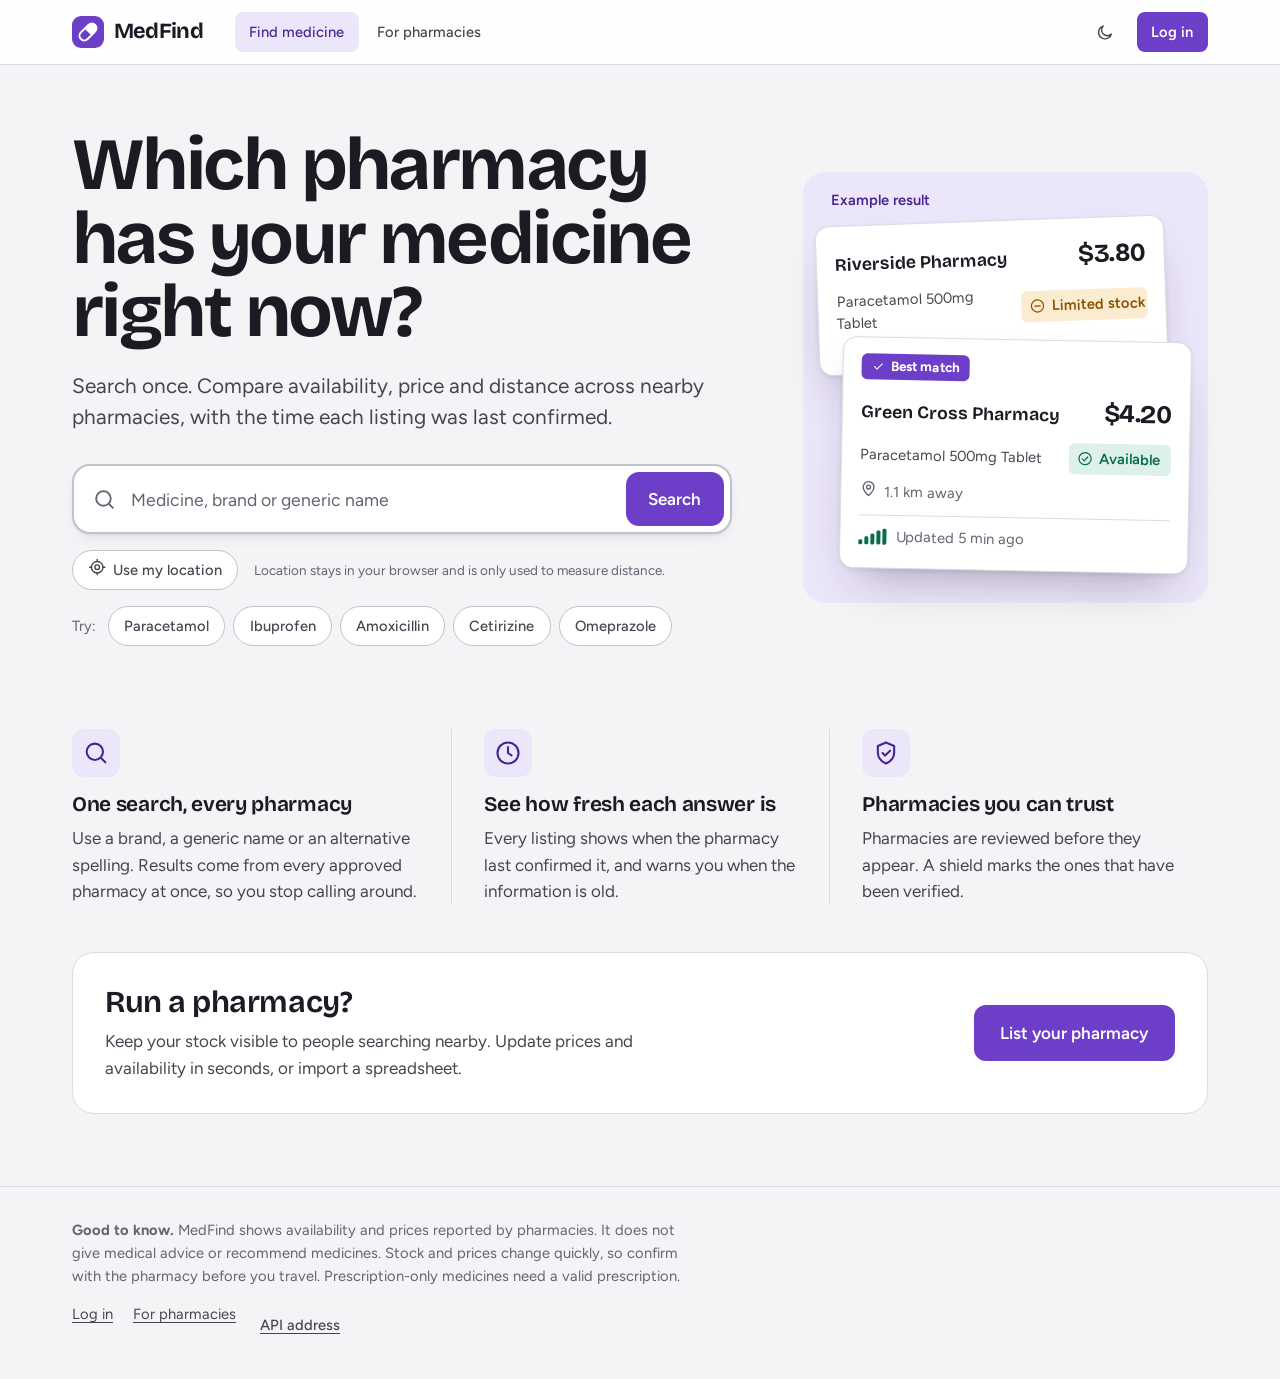
==== commit 12ad4394: "new changes" ====
--- a/frontend/index.html
+++ b/frontend/index.html
@@ -98,6 +98,7 @@
 
         <div class="products" id="products" role="group" aria-label="Narrow by product" hidden></div>
         <div id="resultList" class="result-list" aria-live="polite"></div>
+        <section class="web" id="webResults" hidden aria-labelledby="webTitle"></section>
         <p class="visually-hidden" id="liveStatus" role="status"></p>
       </div>
     </div>
--- a/frontend/css/medfind.css
+++ b/frontend/css/medfind.css
@@ -36,30 +36,30 @@
 :root {
   color-scheme: light;
 
-  --bg: #f2f6f4;
+  --bg: #f4f4f6;
   --surface: #ffffff;
-  --surface-2: #e8efec;
-  --ink: #0c2420;
-  --ink-2: #35504a;
-  --muted: #566b65;
-  --line: #d3deda;
-  --line-2: #b9c8c3;
-
-  --brand: #0a7556;
-  --brand-hover: #075b43;
-  --brand-soft: #dcf0e8;
-  --brand-ink: #064b37;
+  --surface-2: #ebebf0;
+  --ink: #1c1b24;
+  --ink-2: #46454f;
+  --muted: #646371;
+  --line: #dcdce3;
+  --line-2: #c2c2cd;
+
+  --brand: #6d3fc9;
+  --brand-hover: #5a2fb0;
+  --brand-soft: #ece6fa;
+  --brand-ink: #4a2492;
   --on-brand: #ffffff;
 
   --ok-fg: #0a6b4e;   --ok-bg: #ddf1e8;
   --warn-fg: #885000; --warn-bg: #fbebcf;
   --bad-fg: #a3262b;  --bad-bg: #fadfdf;
-  --mute-fg: #4d605a; --mute-bg: #e6ecea;
+  --mute-fg: #565564; --mute-bg: #e8e8ee;
 
   --focus: #1d5fd1;
-  --shadow-1: 0 1px 2px rgba(12, 36, 32, 0.06), 0 6px 18px -10px rgba(12, 36, 32, 0.22);
-  --shadow-2: 0 2px 4px rgba(12, 36, 32, 0.08), 0 24px 48px -20px rgba(12, 36, 32, 0.35);
-  --scrim: rgba(8, 24, 20, 0.5);
+  --shadow-1: 0 1px 2px rgba(28, 27, 36, 0.06), 0 6px 18px -10px rgba(28, 27, 36, 0.22);
+  --shadow-2: 0 2px 4px rgba(28, 27, 36, 0.08), 0 24px 48px -20px rgba(28, 27, 36, 0.35);
+  --scrim: rgba(20, 18, 30, 0.5);
 
   --font-display: "Bricolage Grotesque", "Figtree", system-ui, sans-serif;
   --font-ui: "Figtree", system-ui, -apple-system, "Segoe UI", sans-serif;
@@ -85,25 +85,25 @@
 :root[data-theme="dark"] {
   color-scheme: dark;
 
-  --bg: #0a1412;
-  --surface: #111e1b;
-  --surface-2: #182a26;
-  --ink: #e7f1ed;
-  --ink-2: #b8ccc5;
-  --muted: #90a79f;
-  --line: #223631;
-  --line-2: #315049;
-
-  --brand: #3ccb9c;
-  --brand-hover: #5ad9af;
-  --brand-soft: #123a2e;
-  --brand-ink: #8fe8cb;
-  --on-brand: #04241a;
+  --bg: #121217;
+  --surface: #1b1b23;
+  --surface-2: #25252f;
+  --ink: #ececf2;
+  --ink-2: #c4c4d0;
+  --muted: #9d9dad;
+  --line: #2e2e3a;
+  --line-2: #44445a;
+
+  --brand: #a98bf0;
+  --brand-hover: #bda5f5;
+  --brand-soft: #2d2450;
+  --brand-ink: #cfbdfa;
+  --on-brand: #1a0f38;
 
   --ok-fg: #62dfb2;   --ok-bg: #123428;
   --warn-fg: #f2bb68; --warn-bg: #3a2a10;
   --bad-fg: #ff9fa1;  --bad-bg: #3c1a1c;
-  --mute-fg: #aabfb8; --mute-bg: #1e302b;
+  --mute-fg: #b4b4c4; --mute-bg: #2a2a36;
 
   --focus: #8bb8ff;
   --shadow-1: 0 1px 2px rgba(0, 0, 0, 0.35), 0 6px 18px -10px rgba(0, 0, 0, 0.6);
@@ -215,7 +215,7 @@
 .input::placeholder { color: var(--muted); opacity: 1; }
 .input:hover, .select:hover { border-color: var(--muted); }
 .input:focus, .select:focus, .textarea:focus { outline: none; border-color: var(--brand); box-shadow: 0 0 0 3px color-mix(in srgb, var(--brand) 28%, transparent); }
-.select { appearance: none; padding-right: 2.4rem; background-image: url("data:image/svg+xml,%3Csvg xmlns='http://www.w3.org/2000/svg' viewBox='0 0 24 24' fill='none' stroke='%23788a84' stroke-width='2' stroke-linecap='round' stroke-linejoin='round'%3E%3Cpath d='m6 9 6 6 6-6'/%3E%3C/svg%3E"); background-repeat: no-repeat; background-position: right 0.7rem center; background-size: 1.1rem; }
+.select { appearance: none; padding-right: 2.4rem; background-image: url("data:image/svg+xml,%3Csvg xmlns='http://www.w3.org/2000/svg' viewBox='0 0 24 24' fill='none' stroke='%23777786' stroke-width='2' stroke-linecap='round' stroke-linejoin='round'%3E%3Cpath d='m6 9 6 6 6-6'/%3E%3C/svg%3E"); background-repeat: no-repeat; background-position: right 0.7rem center; background-size: 1.1rem; }
 .hint { font-size: var(--fs-xs); color: var(--muted); }
 .form-error { color: var(--bad-fg); font-size: var(--fs-sm); min-height: 1.3em; margin-top: var(--s-3); }
 .form-ok { color: var(--ok-fg); font-size: var(--fs-sm); margin-top: var(--s-3); }
--- a/frontend/css/search.css
+++ b/frontend/css/search.css
@@ -166,3 +166,14 @@
 .cmp__sub { color: var(--muted); font-size: var(--fs-sm); }
 .cmp__price { font-family: var(--font-display); font-weight: 700; font-size: 1.15rem; }
 .cmp tr.is-best td:first-child { box-shadow: inset 3px 0 0 var(--brand); }
+
+/* ---- results from other websites ---- */
+.web { margin-top: var(--s-6); padding-top: var(--s-5); border-top: 1px solid var(--line); }
+.web__title { font-size: var(--fs-lg); margin-bottom: 0.25rem; }
+.web__list { list-style: none; margin: var(--s-3) 0 0; padding: 0; display: grid; gap: var(--s-2); }
+.web__item { display: flex; flex-wrap: wrap; justify-content: space-between; align-items: center; gap: var(--s-3); padding: 0.85rem 1rem; background: var(--surface); border: 1px solid var(--line); border-radius: var(--r-sm); }
+.web__item a { font-weight: 600; }
+.web__buy { display: flex; align-items: center; gap: var(--s-3); }
+
+.web__main { min-width: 0; flex: 1; }
+.web__fa { color: var(--ink-2); font-size: var(--fs-sm); margin-top: 0.1rem; }
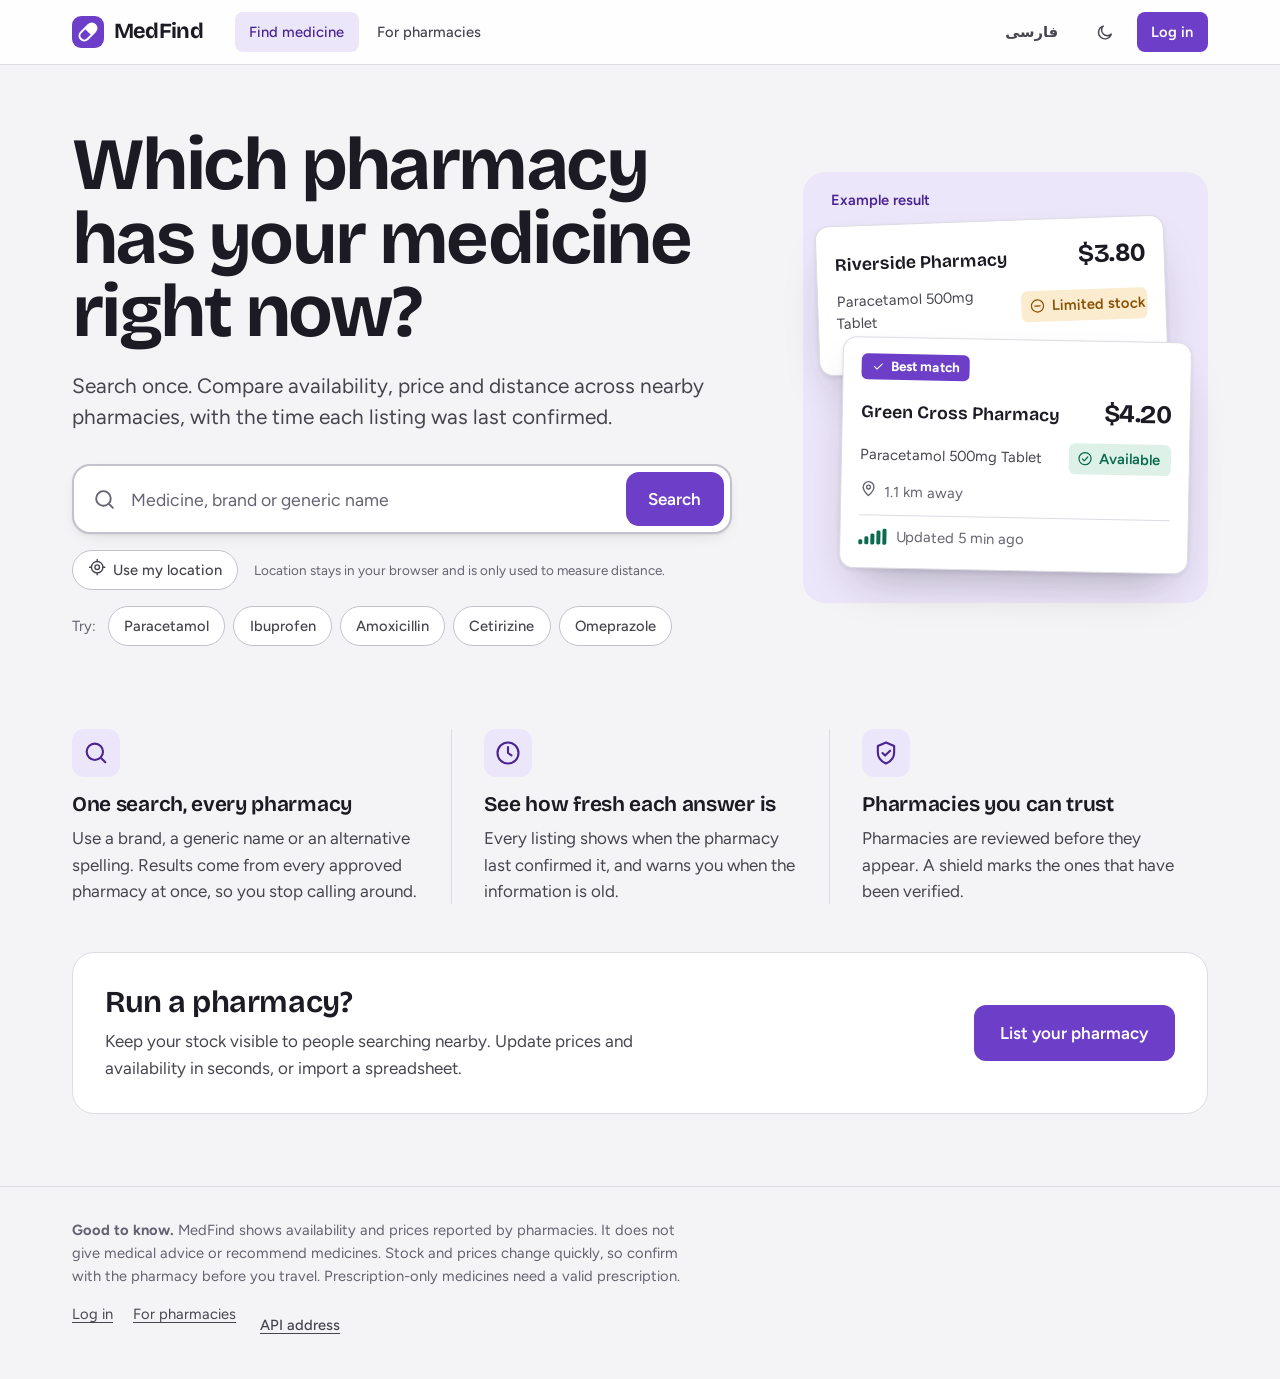
==== commit bff3e8e6: "new changes" ====
--- a/frontend/index.html
+++ b/frontend/index.html
@@ -9,7 +9,9 @@
 <script>document.documentElement.dataset.theme=localStorage.getItem('medfind_theme')||(matchMedia('(prefers-color-scheme: dark)').matches?'dark':'light')</script>
 <link rel="preload" href="fonts/bricolage-grotesque-latin-wght-normal.woff2" as="font" type="font/woff2" crossorigin>
 <link rel="preload" href="fonts/figtree-latin-wght-normal.woff2" as="font" type="font/woff2" crossorigin>
+<script src="js/i18n.js"></script>
 <link rel="stylesheet" href="css/medfind.css">
+<link rel="stylesheet" href="css/rtl.css">
 <link rel="stylesheet" href="css/search.css">
 </head>
 <body>
--- a/frontend/css/rtl.css
+++ b/frontend/css/rtl.css
@@ -0,0 +1,43 @@
+/* Persian font + right-to-left fixes. Layout built with flex/grid flips by itself;
+   only the physical left/right rules from the other stylesheets are overridden. */
+@font-face {
+  font-family: "Vazirmatn";
+  font-style: normal;
+  font-weight: 100 900;
+  font-display: swap;
+  src: url("../fonts/vazirmatn-wght.woff2") format("woff2");
+  unicode-range: U+0600-06FF, U+200C-200E, U+2010-2011, U+204F, U+2E41, U+FB50-FDFF, U+FE80-FEFC;
+}
+html[lang="fa"] {
+  --font-ui: "Vazirmatn", "Figtree", system-ui, "Segoe UI", Tahoma, sans-serif;
+  --font-display: "Vazirmatn", "Bricolage Grotesque", "Figtree", system-ui, sans-serif;
+}
+html[lang="fa"] body { line-height: 1.75; }
+html[lang="fa"] h1, html[lang="fa"] h2, html[lang="fa"] h3, html[lang="fa"] h4 { line-height: 1.4; }
+html[lang="fa"] *, html[lang="fa"] *::before, html[lang="fa"] *::after { letter-spacing: 0 !important; }
+
+[dir="rtl"] .skip { left: auto; right: 1rem; }
+[dir="rtl"] .nav__links { margin-left: 0; margin-right: var(--s-4); }
+[dir="rtl"] .nav__actions { margin-left: 0; margin-right: auto; }
+[dir="rtl"] .select { padding-right: 0.9rem; padding-left: 2.4rem; background-position: left 0.9rem center; }
+[dir="rtl"] .searchbar { padding-left: 0; padding-right: 14px; }
+[dir="rtl"] .quick__label { margin-right: 0; margin-left: 0.25rem; }
+[dir="rtl"] .stage__label { left: auto; right: 1.75rem; }
+[dir="rtl"] .range output { text-align: left; }
+[dir="rtl"] .result__buy { text-align: left; }
+[dir="rtl"] .result__actions { margin-left: 0 !important; margin-right: auto; }
+[dir="rtl"] .cmp th, [dir="rtl"] .dt th, [dir="rtl"] .cmp th[scope="row"] { text-align: right !important; }
+[dir="rtl"] .cmp .r { text-align: left; }
+[dir="rtl"] .seg__btn + .seg__btn { border-left: 0; border-right: 1.5px solid var(--line-2); }
+@media (min-width: 900px) {
+  [dir="rtl"] .why__item { border-left: 0; border-right: 1px solid var(--line); }
+  [dir="rtl"] .why__item:first-child { padding-left: 2rem; padding-right: 0; border-right: 0; }
+}
+@media (max-width: 899px) { [dir="rtl"] .result__buy { text-align: right; } }
+[dir="rtl"] .crumb svg { transform: rotate(-90deg) !important; }
+[dir="rtl"] .chart, [dir="rtl"] .num, [dir="rtl"] .price, [dir="rtl"] .offer__price { direction: ltr; unicode-bidi: isolate; }
+[dir="rtl"] .pcard__price strong, [dir="rtl"] .pp__stat b { unicode-bidi: plaintext; }
+[dir="rtl"] input[type="email"], [dir="rtl"] input[type="url"], [dir="rtl"] input[type="tel"], [dir="rtl"] input[type="password"] { direction: ltr; text-align: right; }
+
+/* language switch */
+.lang-btn { font-weight: 650; min-width: 3.2rem; }
--- a/frontend/css/search.css
+++ b/frontend/css/search.css
@@ -177,3 +177,35 @@
 
 .web__main { min-width: 0; flex: 1; }
 .web__fa { color: var(--ink-2); font-size: var(--fs-sm); margin-top: 0.1rem; }
+
+/* ---- online results as product cards (Torob-style) ---- */
+.results__main { display: flex; flex-direction: column; }
+.results__head { order: 0; } .products { order: 1; } .web { order: 2; } .result-list { order: 3; }
+.web__head { display: flex; flex-wrap: wrap; justify-content: space-between; align-items: flex-end; gap: var(--s-3); margin-bottom: var(--s-4); }
+.web__sort { display: flex; flex-wrap: wrap; gap: 0.5rem; }
+.web { margin-top: 0; padding-top: 0; border-top: 0; margin-bottom: var(--s-6); }
+.pgrid { display: grid; gap: var(--s-3); grid-template-columns: repeat(auto-fill, minmax(min(100%, 210px), 1fr)); }
+.pcard { display: flex; flex-direction: column; background: var(--surface); border: 1px solid var(--line); border-radius: var(--r-lg); overflow: hidden; text-decoration: none; color: var(--ink); transition: border-color 140ms, transform 140ms, box-shadow 140ms; }
+.pcard:hover, .pcard:focus-visible { border-color: var(--brand); transform: translateY(-3px); box-shadow: var(--shadow-2, 0 10px 28px rgba(60, 30, 120, 0.14)); color: var(--ink); }
+.pcard__img { position: relative; display: grid; place-items: center; height: 108px; background: linear-gradient(135deg, var(--brand-soft), var(--surface-2)); color: var(--brand); font-size: 2.4rem; }
+.pcard__img img { width: 100%; height: 100%; object-fit: contain; background: #fff; }
+.pcard__form { position: absolute; top: 0.6rem; inset-inline-start: 0.6rem; padding: 0.15rem 0.6rem; border-radius: 999px; background: var(--surface); color: var(--brand-ink); font-size: var(--fs-xs); font-weight: 650; box-shadow: 0 1px 3px rgba(0, 0, 0, 0.12); }
+.pcard__body { display: grid; gap: 0.45rem; padding: 0.9rem 1rem 0.8rem; flex: 1; align-content: start; }
+.pcard__name { font-size: var(--fs-md); line-height: 1.3; overflow-wrap: anywhere; }
+.pcard__fa { color: var(--ink-2); font-size: var(--fs-sm); display: -webkit-box; -webkit-line-clamp: 2; -webkit-box-orient: vertical; overflow: hidden; }
+.pcard__tags { display: flex; flex-wrap: wrap; gap: 0.35rem; }
+.tag { padding: 0.12rem 0.55rem; border-radius: 6px; background: var(--brand-soft); color: var(--brand-ink); font-size: var(--fs-xs); font-weight: 650; }
+.pcard__price { margin-top: 0.2rem; line-height: 1.5; }
+.pcard__price .hint { margin-inline-end: 0.35rem; }
+.pcard__price strong { font-family: var(--font-display); font-size: 1.3rem; font-variant-numeric: tabular-nums; }
+.pcard__unit { color: var(--muted); font-size: var(--fs-sm); margin-inline-start: 0.2rem; }
+.pcard__range { color: var(--muted); font-size: var(--fs-xs); }
+.pcard__meta { display: flex; justify-content: space-between; align-items: center; gap: 0.5rem; font-size: var(--fs-xs); color: var(--muted); min-width: 0; }
+.pcard__src { overflow: hidden; text-overflow: ellipsis; white-space: nowrap; min-width: 0; }
+.pcard__count { flex: none; padding: 0.1rem 0.5rem; border-radius: 999px; background: var(--surface-2); font-weight: 600; }
+.pcard__foot { display: flex; justify-content: space-between; align-items: center; margin-top: 0.2rem; padding-top: 0.6rem; border-top: 1px solid var(--line); font-size: var(--fs-sm); }
+.pcard__stock { color: var(--ok-fg); font-weight: 600; } .pcard__stock[data-none="true"] { color: var(--bad-fg); }
+.pcard__stock[data-unk="true"] { color: var(--muted); font-weight: 500; }
+.pcard__go { display: inline-grid; place-items: center; width: 28px; height: 28px; border-radius: 50%; background: var(--brand-soft); color: var(--brand); transform: rotate(-90deg); transition: transform 140ms; }
+.pcard:hover .pcard__go { background: var(--brand); color: var(--on-brand); }
+[dir="rtl"] .pcard__go { transform: rotate(90deg); }
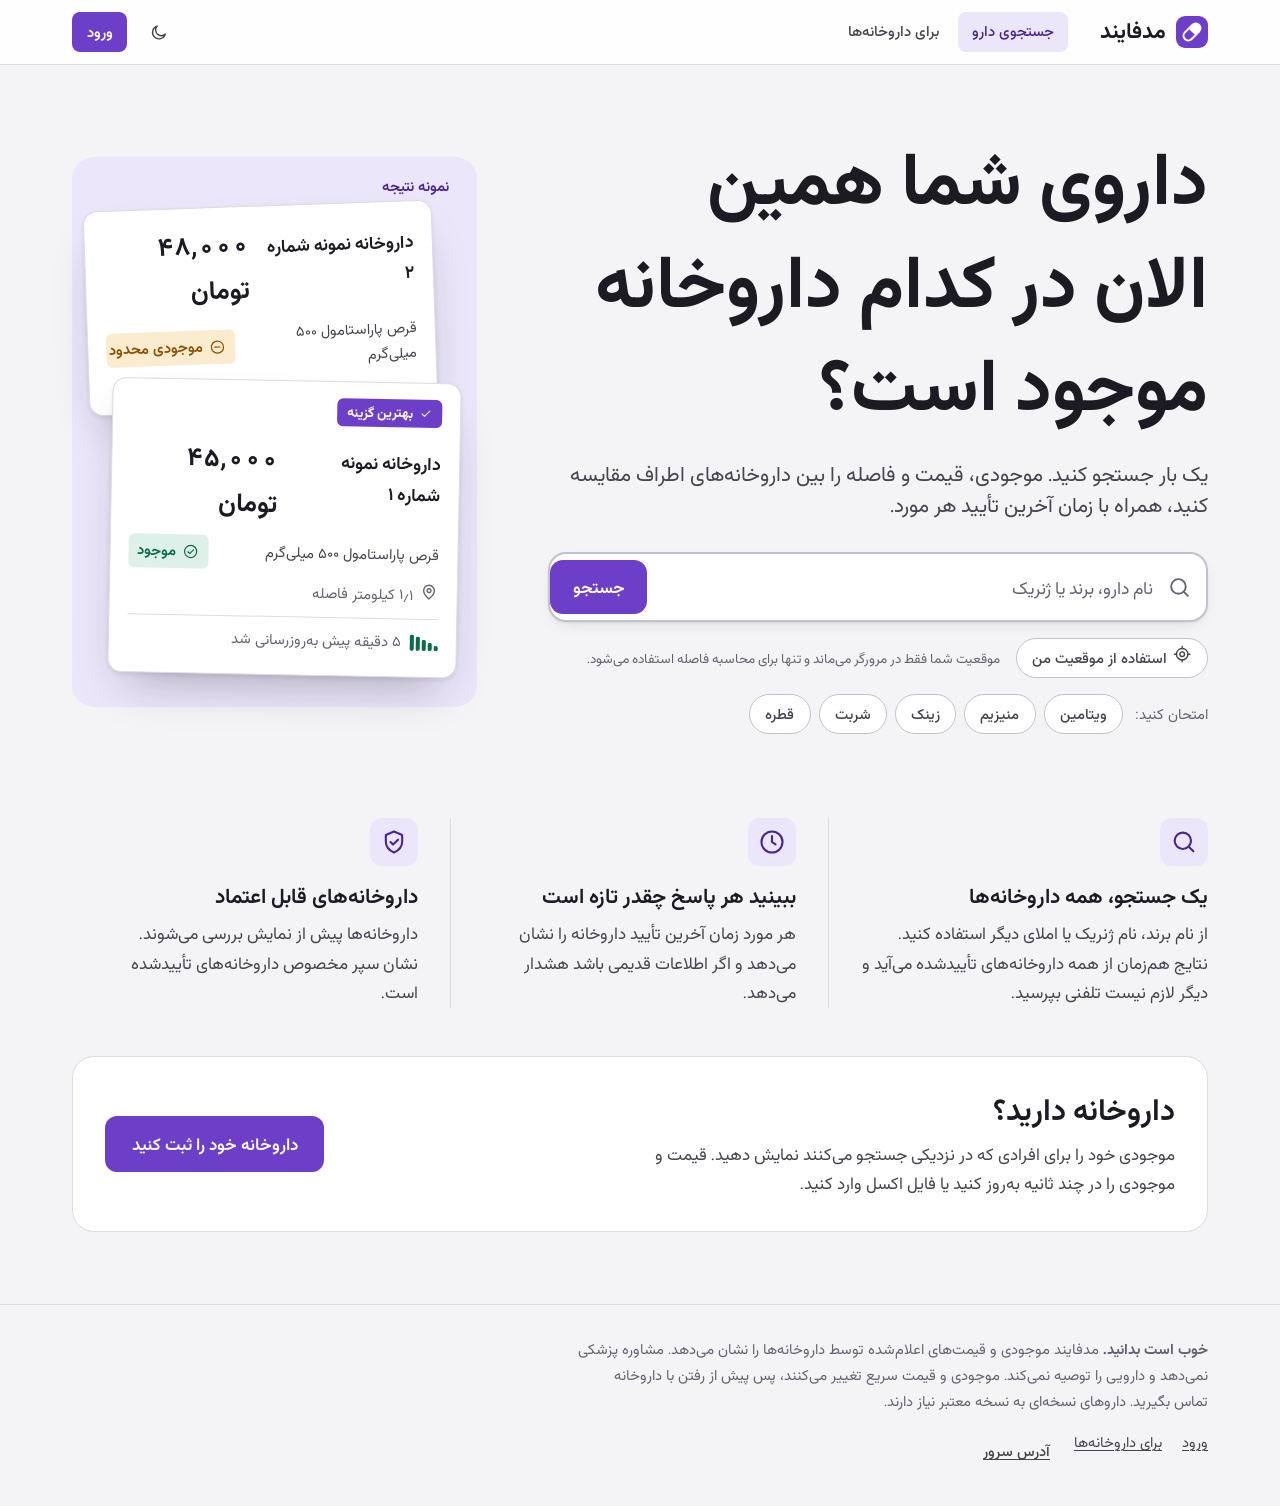
==== commit 1471085d: "new changes" ====
--- a/frontend/index.html
+++ b/frontend/index.html
@@ -1,14 +1,12 @@
 <!DOCTYPE html>
-<html lang="en" data-theme="light">
+<html lang="fa" dir="rtl" data-theme="light">
 <head>
 <meta charset="utf-8">
 <meta name="viewport" content="width=device-width, initial-scale=1">
 <meta name="color-scheme" content="light dark">
-<meta name="description" content="Find which pharmacies have your medicine, compare price and distance, and see how recently each listing was confirmed.">
-<title>MedFind: find your medicine at a pharmacy near you</title>
+<meta name="description" content="ببینید کدام داروخانه داروی شما را دارد؛ قیمت و فاصله را مقایسه کنید و زمان آخرین تأیید هر مورد را ببینید.">
+<title>مدفایند: داروی خود را در داروخانه‌های اطراف پیدا کنید</title>
 <script>document.documentElement.dataset.theme=localStorage.getItem('medfind_theme')||(matchMedia('(prefers-color-scheme: dark)').matches?'dark':'light')</script>
-<link rel="preload" href="fonts/bricolage-grotesque-latin-wght-normal.woff2" as="font" type="font/woff2" crossorigin>
-<link rel="preload" href="fonts/figtree-latin-wght-normal.woff2" as="font" type="font/woff2" crossorigin>
 <script src="js/i18n.js"></script>
 <link rel="stylesheet" href="css/medfind.css">
 <link rel="stylesheet" href="css/rtl.css">
@@ -48,13 +46,13 @@
       <aside class="hero__stage" aria-hidden="true">
         <div class="stage__label">Example result</div>
         <div class="sample sample--back">
-          <div class="sample__row"><strong>Riverside Pharmacy</strong><span class="sample__price">$3.80</span></div>
-          <div class="sample__row sample__row--sub"><span>Paracetamol 500mg Tablet</span><span class="status" data-s="limited_stock" id="sampleStatusB"></span></div>
+          <div class="sample__row"><strong>داروخانه نمونه شماره ۲</strong><span class="sample__price">۴۸٬۰۰۰ تومان</span></div>
+          <div class="sample__row sample__row--sub"><span>قرص پاراستامول ۵۰۰ میلی‌گرم</span><span class="status" data-s="limited_stock" id="sampleStatusB"></span></div>
         </div>
         <div class="sample sample--front">
           <div class="sample__flags"><span class="flag" id="sampleFlag"></span></div>
-          <div class="sample__row"><strong>Green Cross Pharmacy</strong><span class="sample__price">$4.20</span></div>
-          <div class="sample__row sample__row--sub"><span>Paracetamol 500mg Tablet</span><span class="status" data-s="available" id="sampleStatusA"></span></div>
+          <div class="sample__row"><strong>داروخانه نمونه شماره ۱</strong><span class="sample__price">۴۵٬۰۰۰ تومان</span></div>
+          <div class="sample__row sample__row--sub"><span>قرص پاراستامول ۵۰۰ میلی‌گرم</span><span class="status" data-s="available" id="sampleStatusA"></span></div>
           <div class="sample__meta"><span id="samplePin"></span> 1.1 km away</div>
           <div class="sample__fresh">
             <span class="fresh" data-tier="fresh"><span class="fresh__bars sample__bars"><i></i><i></i><i></i><i></i><i></i></span><span class="fresh__text">Updated 5 min ago</span></span>
@@ -66,11 +64,6 @@
 
   <!-- ============ RESULTS ============ -->
   <section class="results wrap" id="results" hidden aria-labelledby="resultsTitle">
-    <div class="banner" id="demoBanner" role="status" hidden>
-      <span id="demoBannerIcon" aria-hidden="true"></span>
-      <span>Can't reach the MedFind API, so you're seeing sample data. <button class="link-btn" type="button" data-open-connection>Change API address</button></span>
-    </div>
-
     <div class="results__layout">
       <aside class="filters-col" aria-label="Filters">
         <div class="filters-col__inner" id="filtersDesktop"></div>
@@ -196,7 +189,6 @@
 
 <script src="js/config.js"></script>
 <script src="js/core.js"></script>
-<script src="js/demo.js"></script>
 <script src="js/search.js"></script>
 </body>
 </html>
--- a/frontend/css/search.css
+++ b/frontend/css/search.css
@@ -209,3 +209,4 @@
 .pcard__go { display: inline-grid; place-items: center; width: 28px; height: 28px; border-radius: 50%; background: var(--brand-soft); color: var(--brand); transform: rotate(-90deg); transition: transform 140ms; }
 .pcard:hover .pcard__go { background: var(--brand); color: var(--on-brand); }
 [dir="rtl"] .pcard__go { transform: rotate(90deg); }
+.fuzzy-note { display: flex; align-items: center; gap: 0.4rem; color: var(--brand-ink); font-weight: 600; margin-top: 0.3rem; }
